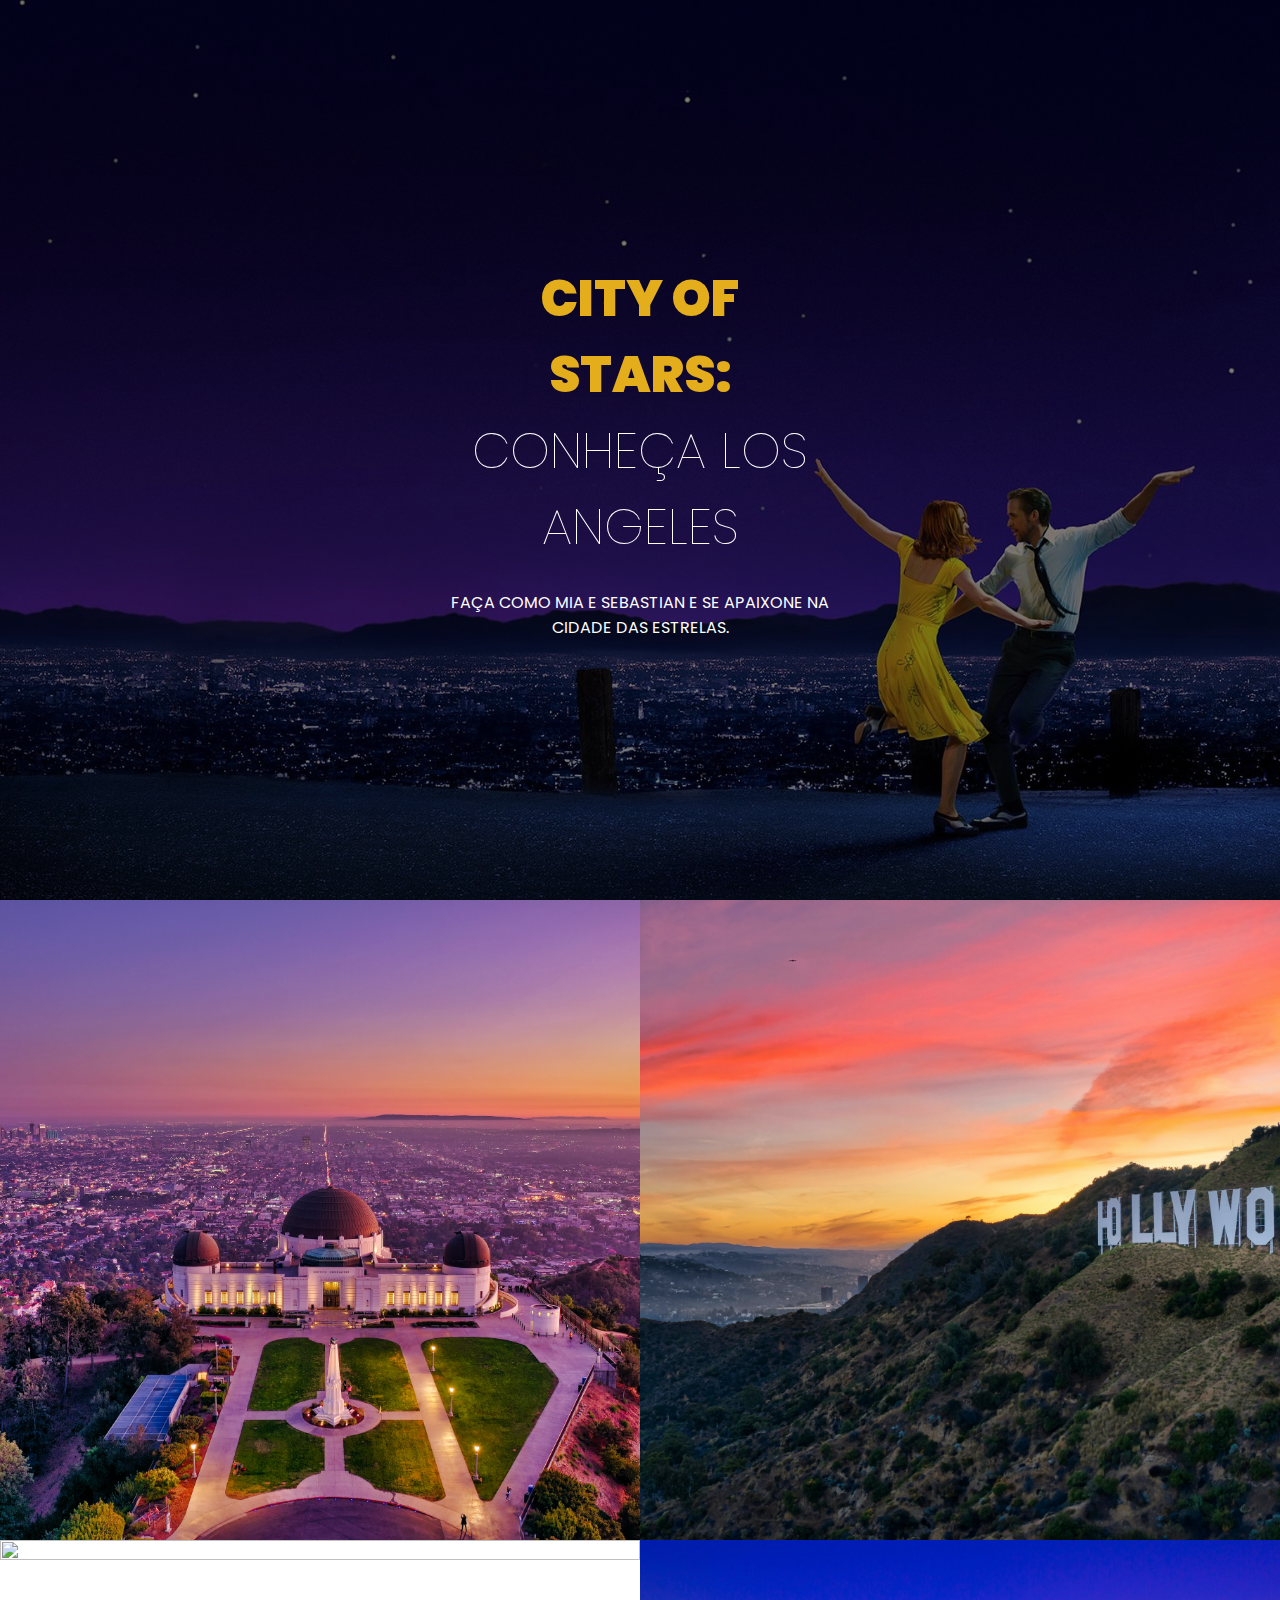
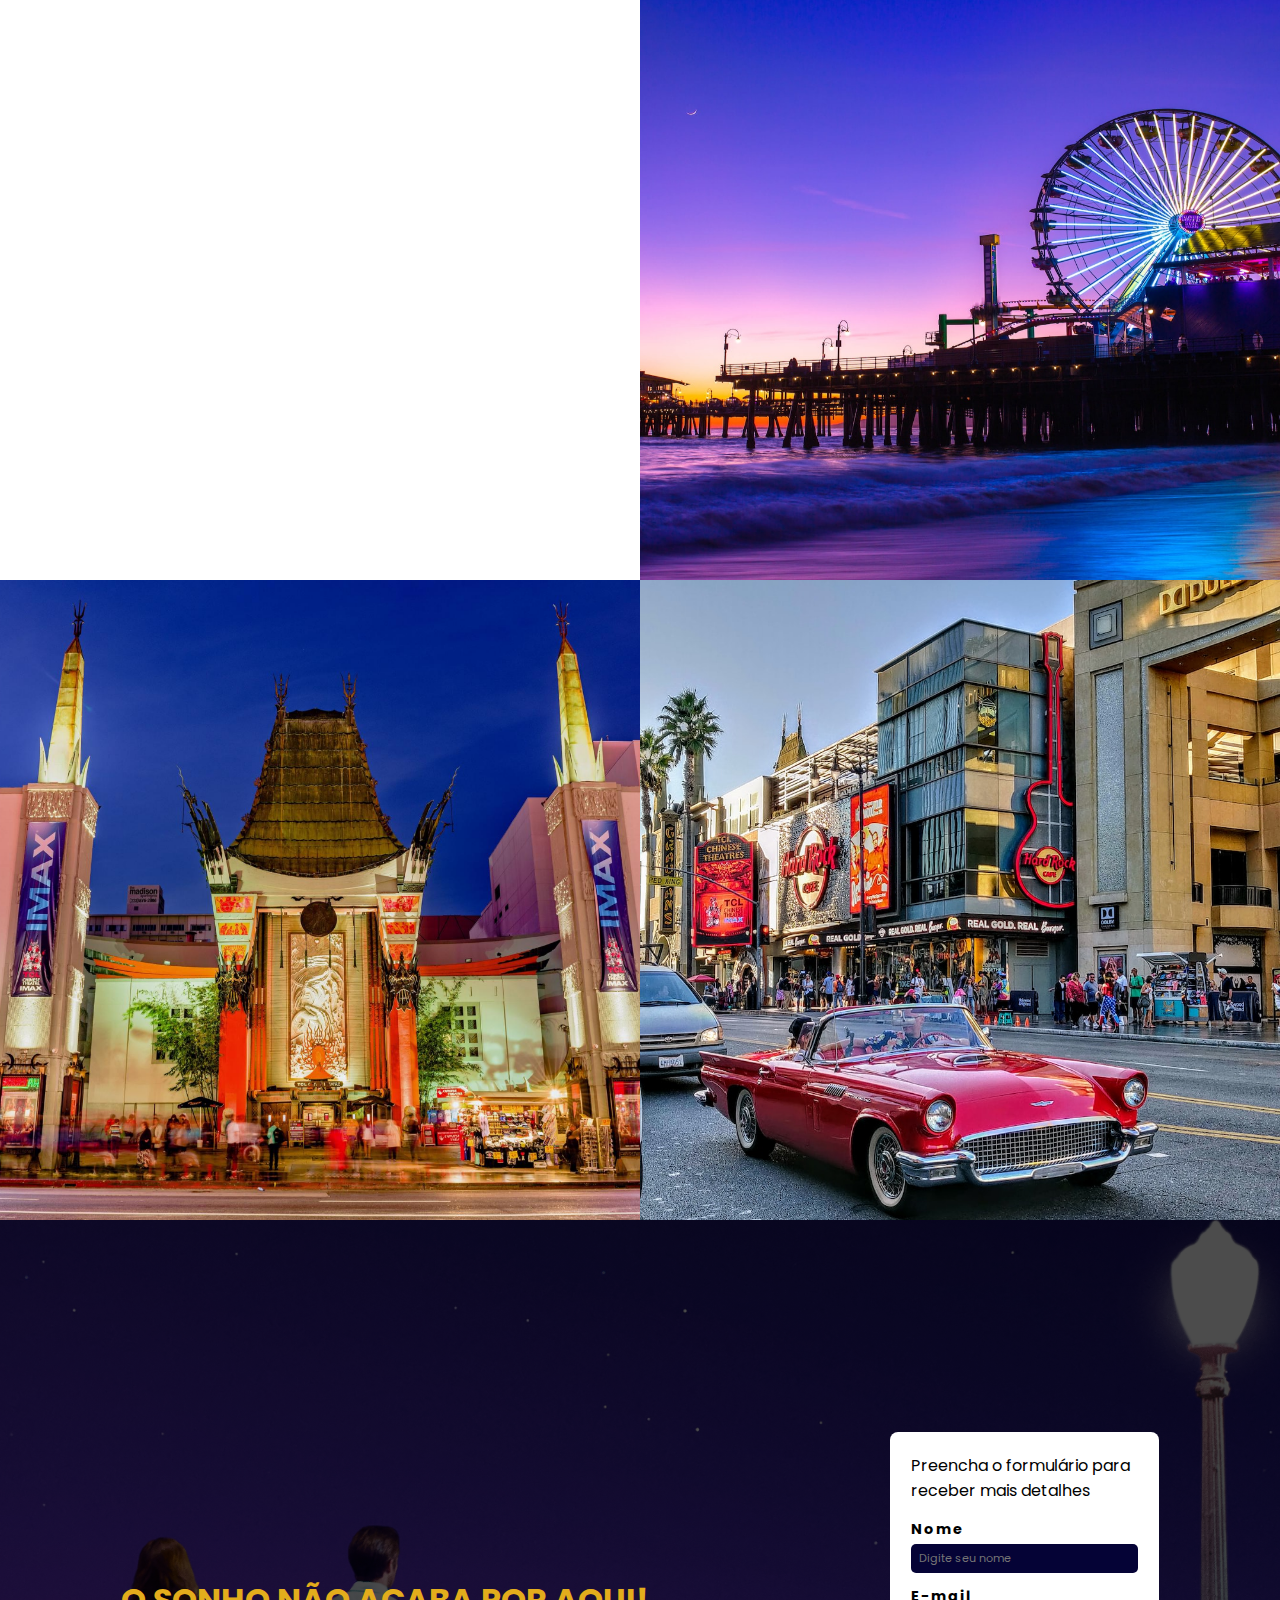
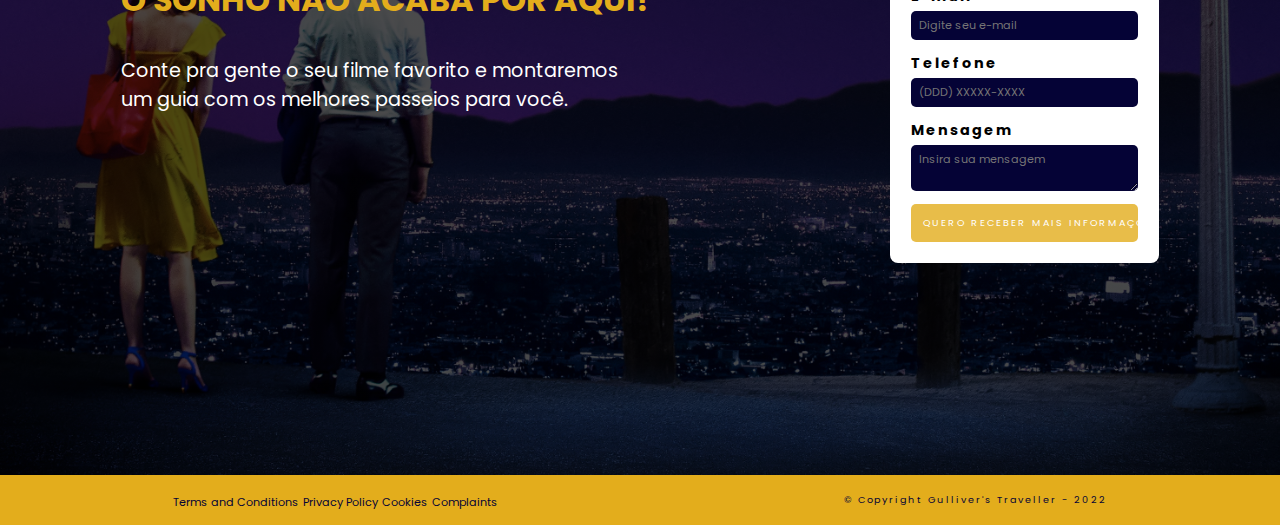
==== index.html @ 157ad86e "Link Mais Info" ====
<!DOCTYPE html>
<html lang="pt-br">
<head>

    <meta charset="UTF-8">
    <meta http-equiv="X-UA-Compatible" content="IE=edge">
    <meta name="viewport" content="width=device-width, initial-scale=1.0">
    <link rel="stylesheet" type="text/css" href="css/style.css">
    <link rel="preconnect" href="https://fonts.gstatic.com">
	<link href="https://fonts.googleapis.com/css2?family=Poppins:wght@300&display=swap" rel="stylesheet">
	<title>Gulliver's Traveller</title>
	
</head>

<body>

	<div class="landing">
		
		<div class="heading">
			<h1>City of Stars:</h1>
			<h2>conheça Los Angeles</h2>
			<br>
			<p>Faça como Mia e Sebastian e se apaixone na cidade das estrelas.</p>
		</div>

	</div>

    <div class="grid">

        <div class="img-wrapper">
          <img class="blur" src="../image/griffith.jpg">
          <div class="content fade"><p>Lorem, ipsum dolor sit amet consectetur adipisicing elit. Esse maiores aspernatur explicabo maxime doloremque rem porro ad in eveniet error!
			<br>
            <a class="info" href="/pages/griffith.html" target="_blank">Mais Informações</a></p>
          </div>
        </div>

        <div class="img-wrapper">
          <img class="blur" src="../image/hollywood_casa_dos_famosos.jpg">
          <div class="content fade"><p>Lorem, ipsum dolor sit amet consectetur adipisicing elit. Esse maiores aspernatur explicabo maxime doloremque rem porro ad in eveniet error!
			<br>
            <a class="info" href="/pages/griffith.html" target="_blank">Mais Informações</a></p></div>
        </div>

        <div class="img-wrapper">
          <img class="blur" src="../image/rodeo_drive.jpg">
          <div class="content fade"><p>Lorem, ipsum dolor sit amet consectetur adipisicing elit. Esse maiores aspernatur explicabo maxime doloremque rem porro ad in eveniet error!
			<br>
            <a class="info" href="/pages/griffith.html" target="_blank">Mais Informações</a></p></div>
        </div>

        <div class="img-wrapper">
          <img class="blur" src="../image/santa-monica.png">
          <div class="content fade"><p>Lorem, ipsum dolor sit amet consectetur adipisicing elit. Esse maiores aspernatur explicabo maxime doloremque rem porro ad in eveniet error!
			<br>
            <a class="info" href="/pages/griffith.html" target="_blank">Mais Informações</a></p></div>
        </div>

        <div class="img-wrapper">
          <img class="blur" src="../image/TCL-Chinese-Theater.png">
          <div class="content fade"><p>Lorem, ipsum dolor sit amet consectetur adipisicing elit. Esse maiores aspernatur explicabo maxime doloremque rem porro ad in eveniet error!
			<br>
            <a class="info" href="/pages/griffith.html" target="_blank">Mais Informações</a></p></div>
        </div>

        <div class="img-wrapper">
          <img class="blur" src="../image/walkfame.jpeg">
          <div class="content fade"><p>Lorem, ipsum dolor sit amet consectetur adipisicing elit. Esse maiores aspernatur explicabo maxime doloremque rem porro ad in eveniet error!
			<br>
            <a class="info" href="/pages/griffith.html" target="_blank">Mais Informações</a></p></div>
        </div>

      </div>

	
	<div class="event-subscription">

		<div class="disclaimer">
			<h1>O sonho não acaba por aqui!</h1>
			<p class="about-event">
			Conte pra gente o seu filme favorito e montaremos <br>
			um guia com os melhores passeios para você.
			</p>
		</div>

		<div class="subscription-form">

		  <p>Preencha o formulário para receber mais detalhes</p>

		  <form>

			<div class="form-group">
				<label for="name">Nome</label>
				<input type="text" placeholder="Digite seu nome" required/>
			</div>

			<div class="form-group">
				<label for="email">E-mail</label>
				<input type="email" placeholder="Digite seu e-mail" required/>
			</div>

			<div class="form-group">
				<label for="phone">Telefone</label>
				<input type="number" placeholder="(DDD) XXXXX-XXXX" min="0"/>
			</div>

			<div class="form-group">
				<label for="message">Mensagem</label>
				<textarea placeholder="Insira sua mensagem"></textarea>
			</div>

			<input type="submit" class="btn" value="Quero receber mais informações" />

		  </form>
		  
		</div>
		
	</div>

	<footer class="footer2">

		<div>
			<a href="#">Terms and Conditions</a>
			<a href="#">Privacy Policy</a>
			<a href="#">Cookies</a>
			<a href="#">Complaints</a>
		</div>

		<p>© Copyright Gulliver's Traveller - 2022</p>
	</footer>

</body>

</html>
---- css/style.css ----
*{  
  scroll-behavior: smooth;
	padding: 0px;
	margin: 0px;
	box-sizing: border-box;
	list-style: none;
	font-family: 'Poppins', sans-serif;
}

:root {
    --primary: #E3AD1C;
    --secondary: #2B1975;
    --text-color: #fff;
    --text-secondary: #000;
    --text-tertiary: #050336;
  }
  

/** style da div
    landing
**/

.landing {
  align-items: center;
  background-image: linear-gradient(rgba(0,0,0,0.50),rgba(0,0,0,0.50)), url(../image/background-1.jpg);
  background-position: center;
  background-size: cover;
  display: flex;
  justify-content: space-around;
  width: 100%;
  height: 100vh;
}

.landing .heading {
  color: #fff;
	text-align: center;
  width: 30%;

}

.landing .heading h1 {
  color: #E3AD1C;
  font-size: 50px;
  font-weight: 900;
  text-transform: uppercase;
}

.landing .heading h2 {
  font-size: 50px;
  font-weight: 100;
  text-transform: uppercase;
}

.landing .heading p {
  text-transform: uppercase;
}


/** ---------------------------------------------------------------------------------- **/

/**
  style da div 
  event-subscription
**/

.event-subscription {
  background-image: linear-gradient(rgba(0, 0, 0, 0.7),rgba(0,0,0,0.70)), url(../image/background-3.jpg);
  background-position: center;
  background-size: cover;
  height: 95vh;
  display: flex;
  justify-content: space-around;
  align-items: center;
}

.disclaimer h1 {
  color: #E3AD1C;
  font-weight: bold;
  font-size: 2em;
  margin-bottom: 1em;
  max-width: 800px;
  text-transform: uppercase;
}

.disclaimer p {
  color: #fff;
  font-size: 1.2em;
  margin-bottom: 0.3em;
}

.subscription-form {
  padding: 1.3em;
  max-width: 21%;
  background-color:#fff;
  border-radius: 0.5em;
}

.subscription-form p {
  font-size: 1em;
  color: var(--text-secondary);
  margin-bottom: 1em;
}

.form-group {
  display: flex;
  flex-direction: column;
  margin-bottom: 0.8em;
}

.form-group label {
  color: #000;
  font-size: 0.9rem;
  letter-spacing: 2px;
  margin-bottom: 0.3em;
  font-weight: bold;
}

.form-group input,
.form-group select,
textarea {
  color:#fff;
  font-size: 0.7rem;
  padding: 6px 8px;
  background-color: #050336;
  border-radius: 5px;
  border: none;
  outline: none;
}

textarea {
height: 40%;
max-width: 100%;
}

.btn {
  background-color: var(--primary);
  color: rgb(255, 255, 255);
  font-size: 0.6rem;
  letter-spacing: 2px;
  border-radius: 5px;
  text-transform: uppercase;
  width: 100%;
  padding: 12px;
  border: none;
  cursor: pointer;
  opacity: 0.8;
}

.btn:hover {
  opacity: 1;
}

/** ---------------------------------------------------------------------------------- **/


/**
  style da div
  tours
**/

.grid {
  display: grid;
  grid-template-columns: repeat(auto-fit, minmax(480px, 1fr));
}

.img-wrapper {
  position: relative;
  overflow: hidden;
}

.img-wrapper > img {
  display: block; 
  width: 100%;
  aspect-ratio: 1 / 1;
  object-fit: cover;
  object-position: center;
}

.img-wrapper > .content{
  font-family: 'Poppins', sans-serif;
  position: absolute;
  inset: 0;
  font-size: 2rem;
  padding: 1rem;
  background: rgba(255, 255, 255, .4);
  display: flex;
  justify-content: center;
  align-items: center;
}

.img-wrapper > img,
.img-wrapper > .content {
  transition: 200ms ease-in-out;
}

.img-wrapper:hover > img.blur {
  filter: blur(5px);
}

.img-wrapper > .content.fade {
  opacity: 0;
}
.img-wrapper:hover > .content.fade {
  opacity: 1;
}

.info{
text-decoration: none;
color: #000;
font-weight: bold;
font-size: 18px;
border-radius: 12px;
}

.info:hover{
letter-spacing: 3px;
transition: 0.6s;
}

/** ---------------------------------------------------------------------------------- **/


/**
**/
.footer2{
  background-color: #E3AD1C;
	width: 100%;
	height: 50px;
	display: flex;
	justify-content: space-around;
	align-items: center;
}

.footer2 a{
  width: 100%;
	text-decoration: none;
	color: #050336;
	font-size: 0.7em;
}

.footer2 a:hover{
  font-weight: bold;
	text-decoration: underline;
  text-transform: uppercase;
	transition: 0.4s;
}

.footer2 p {
	color: #050336;
	font-size: 0.6em;
  letter-spacing: 2px;
}
  
.footer h3 {
  font-size: 1.8em;
  margin-bottom: 0.5em;
}

/** ---------------------------------------------------------------------------------- **/
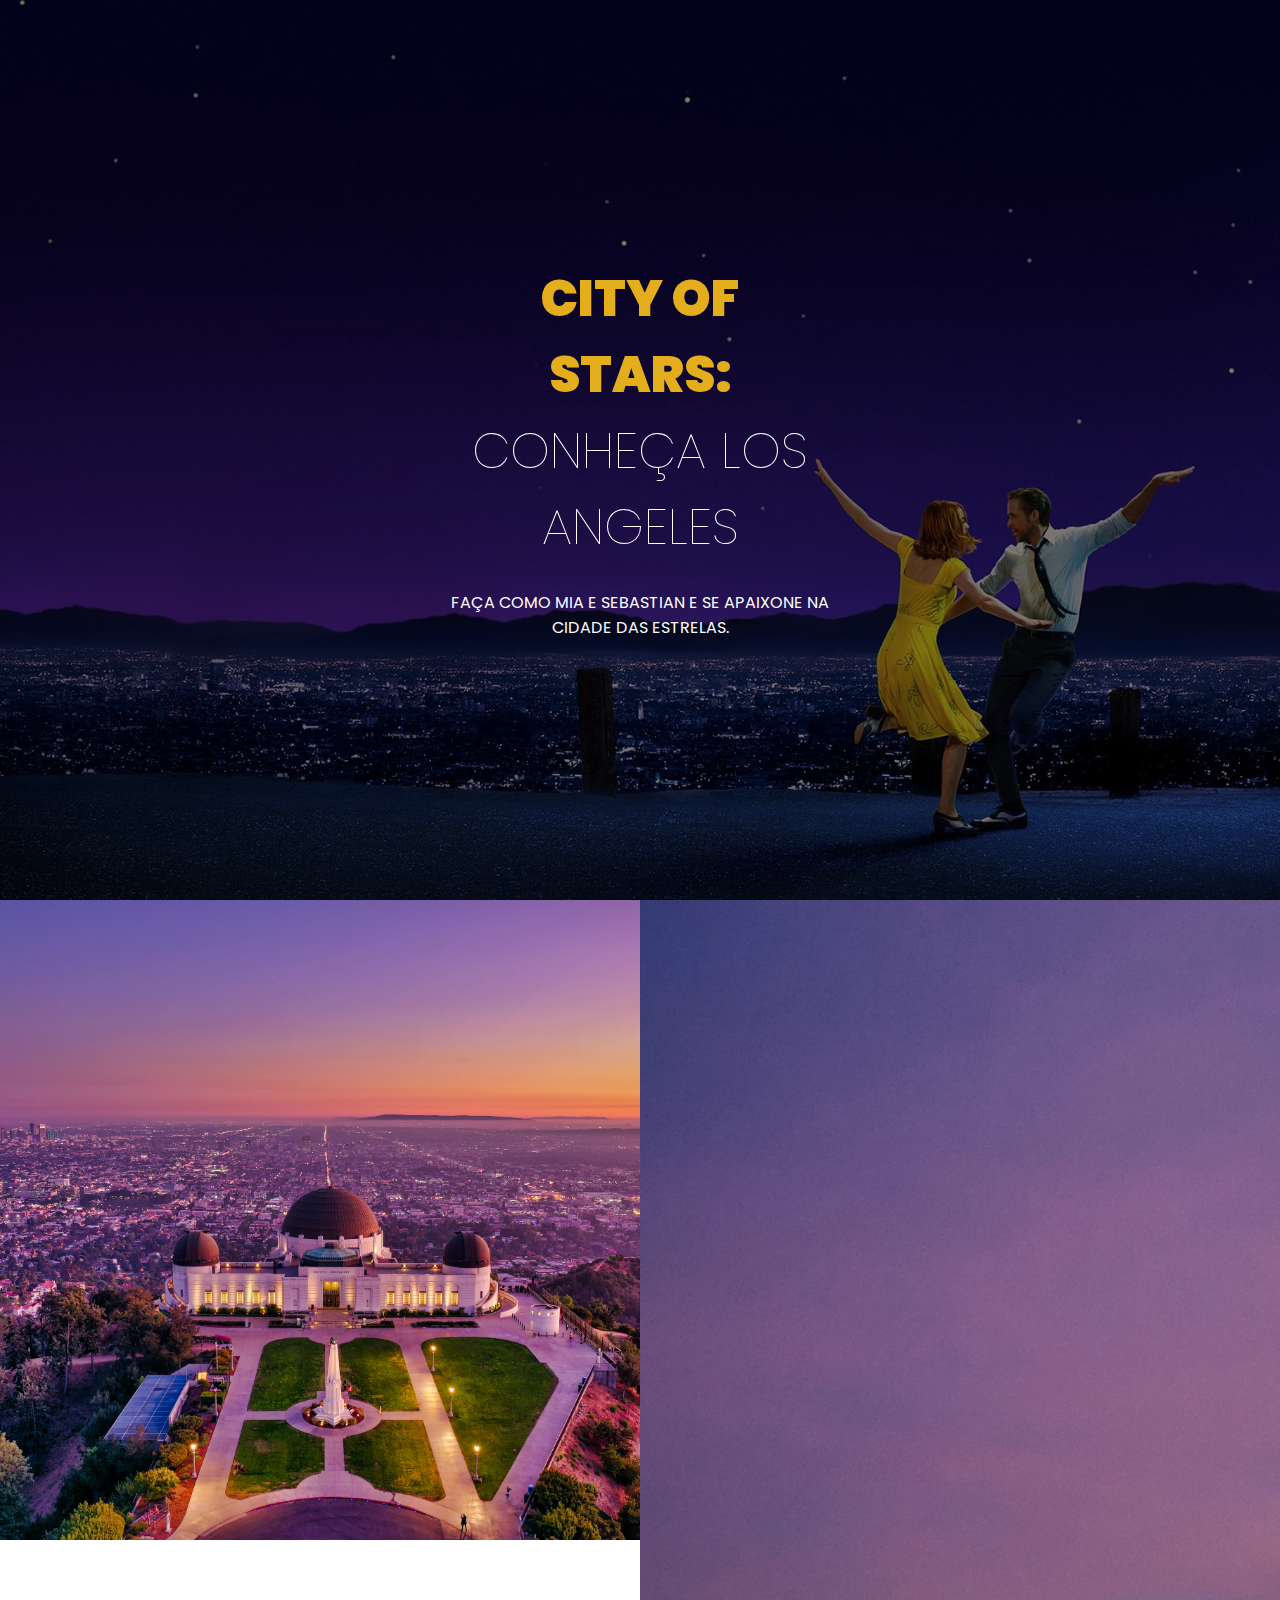
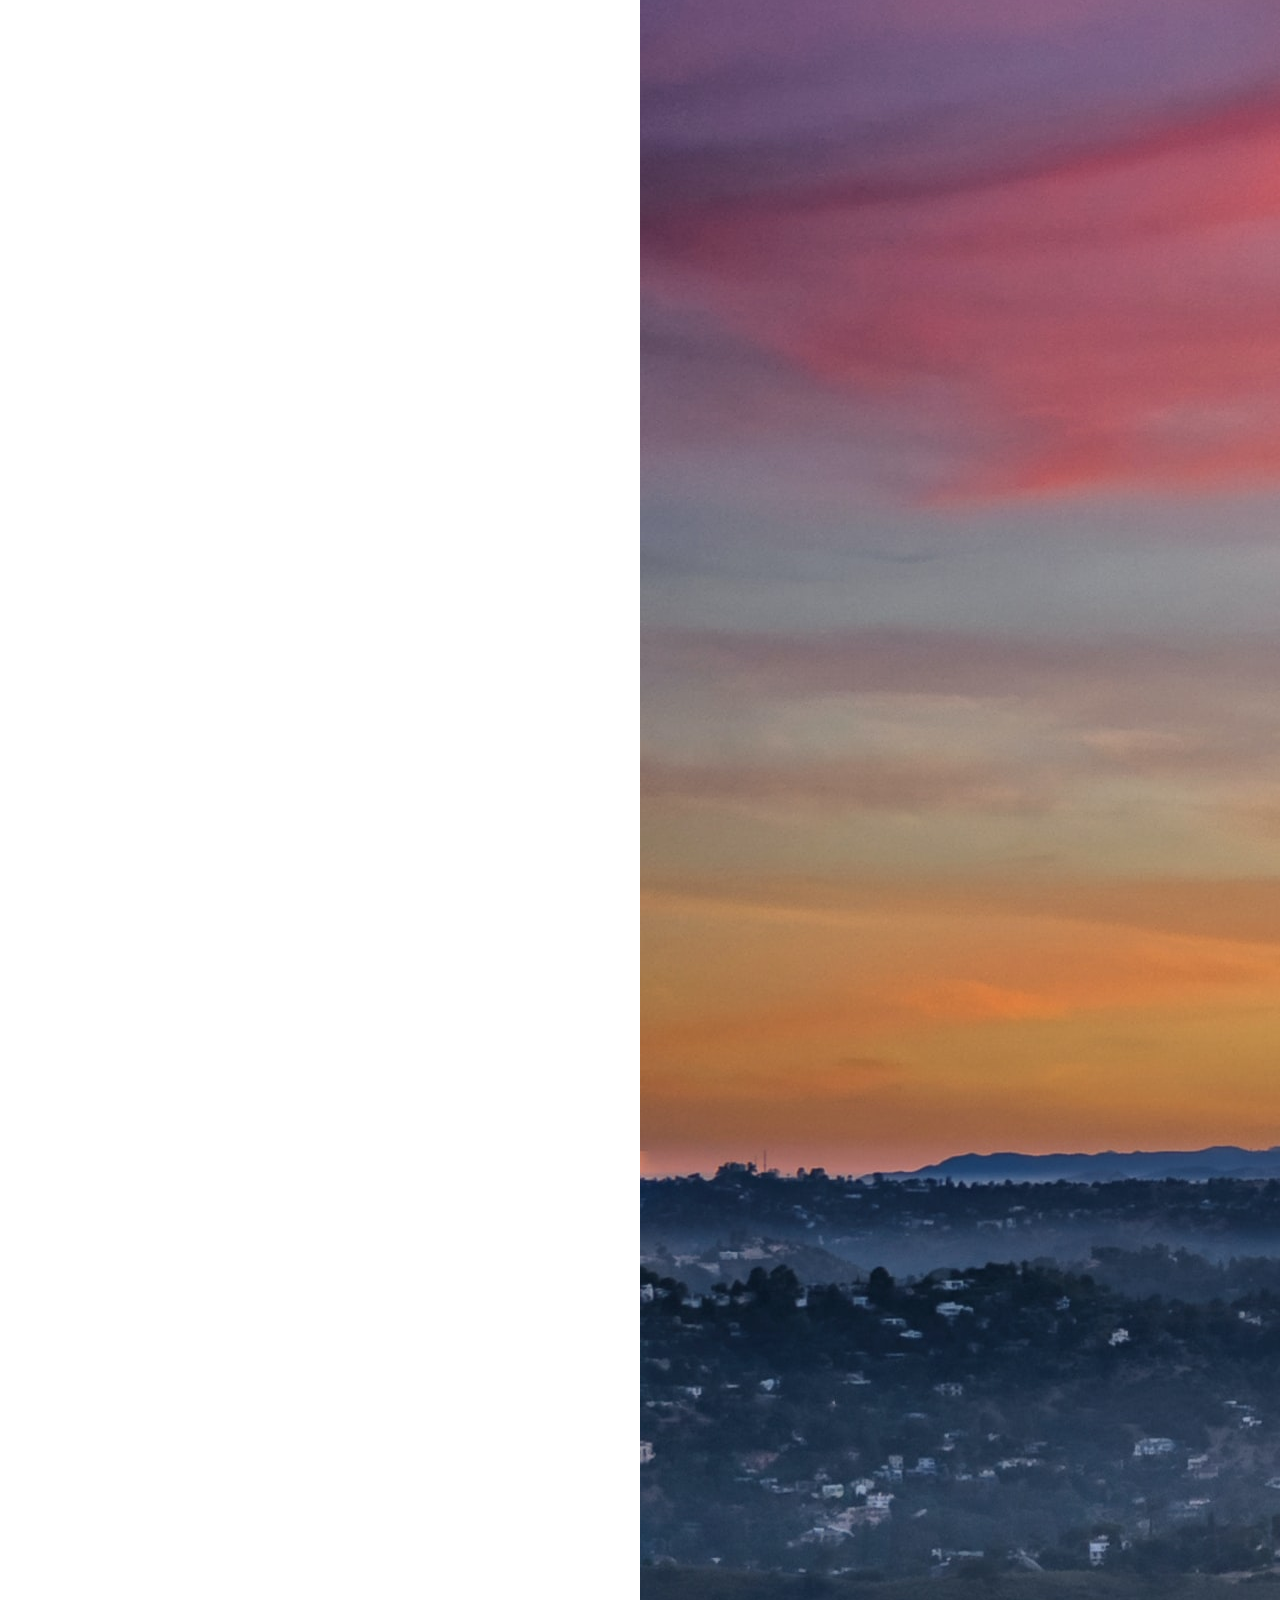
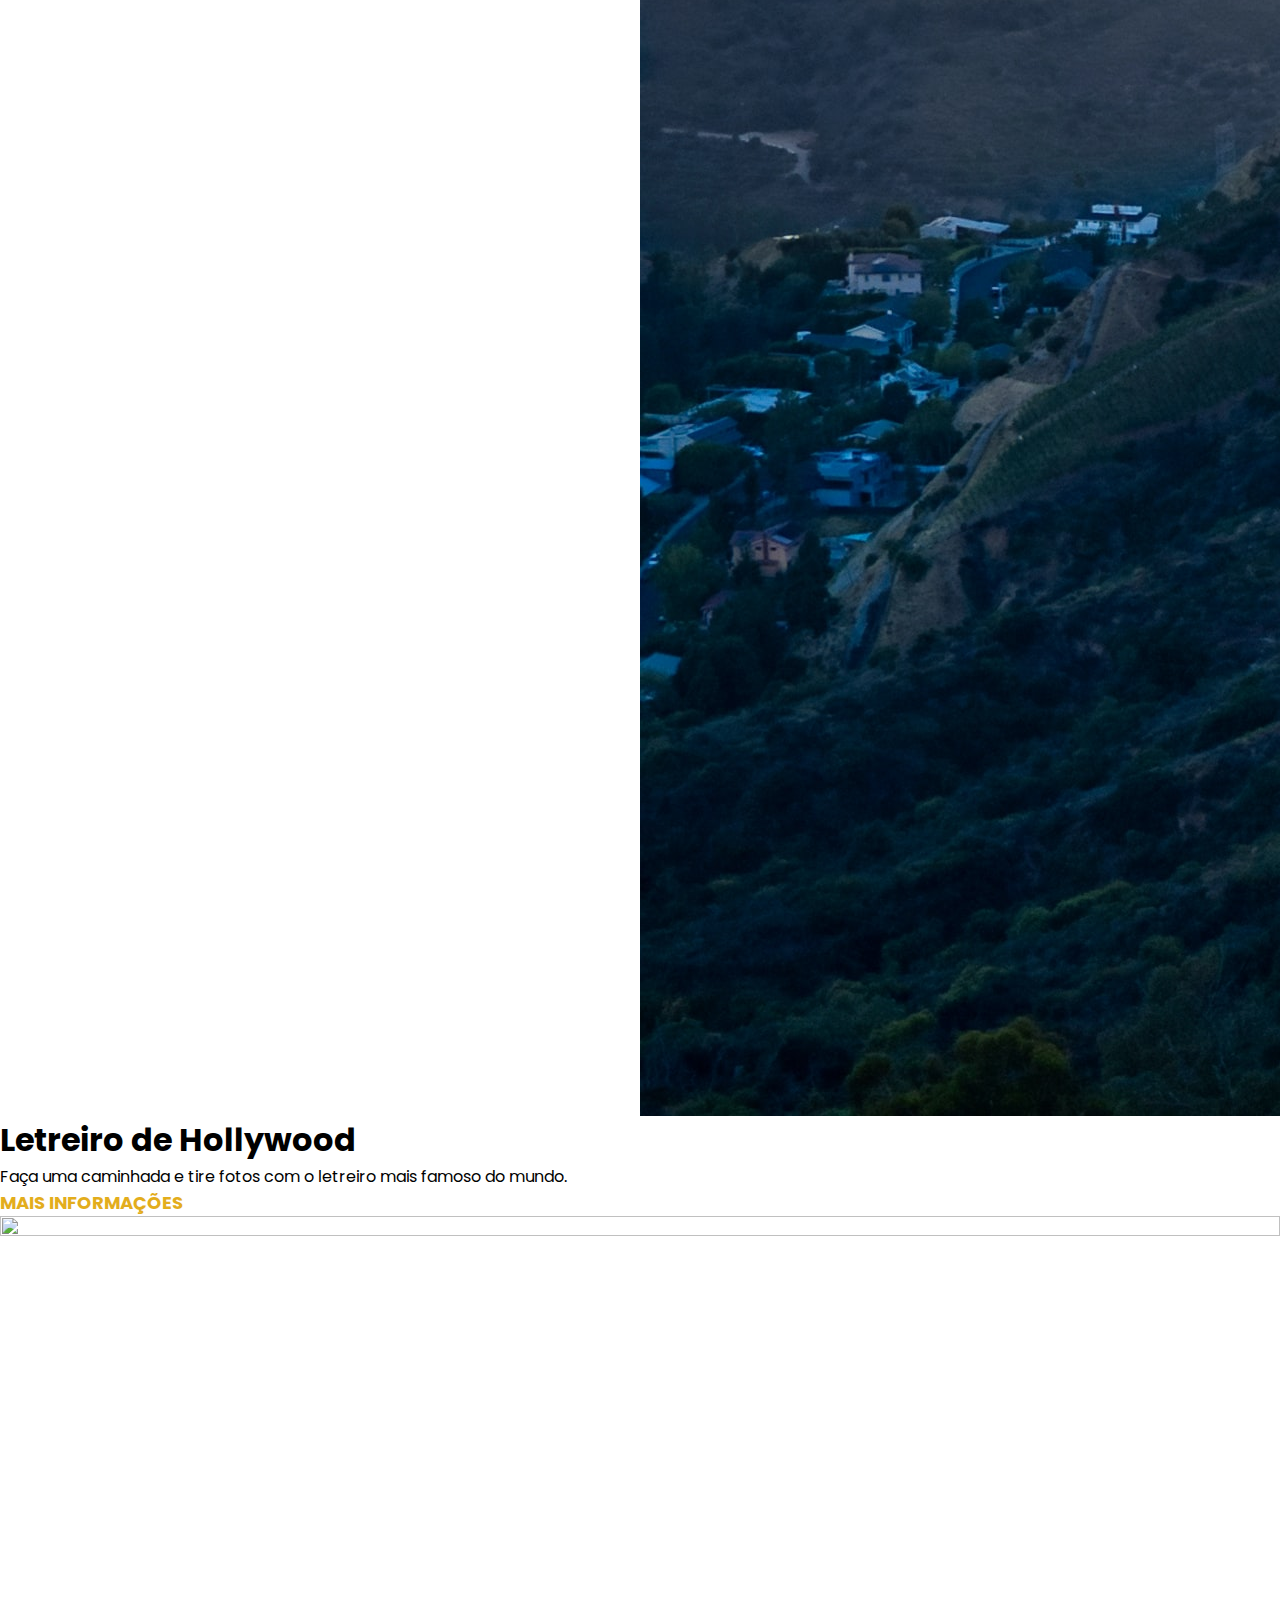
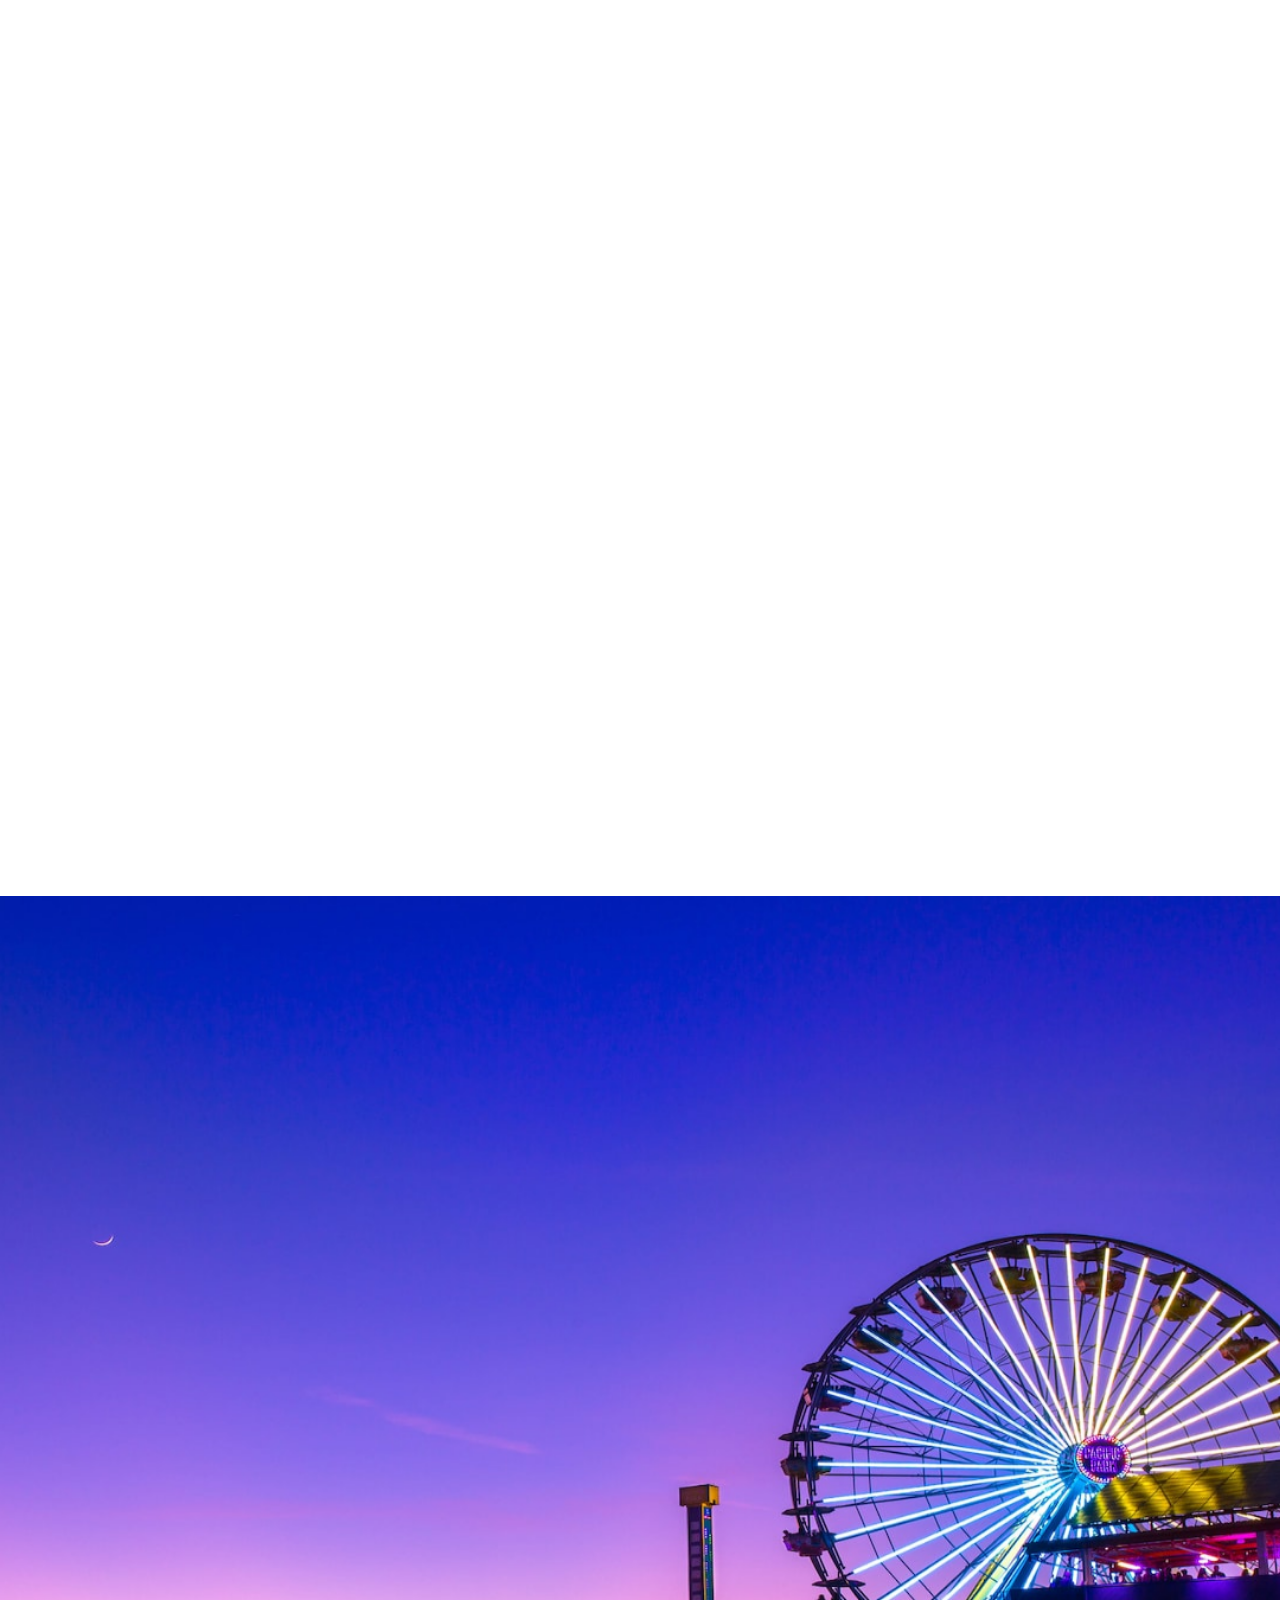
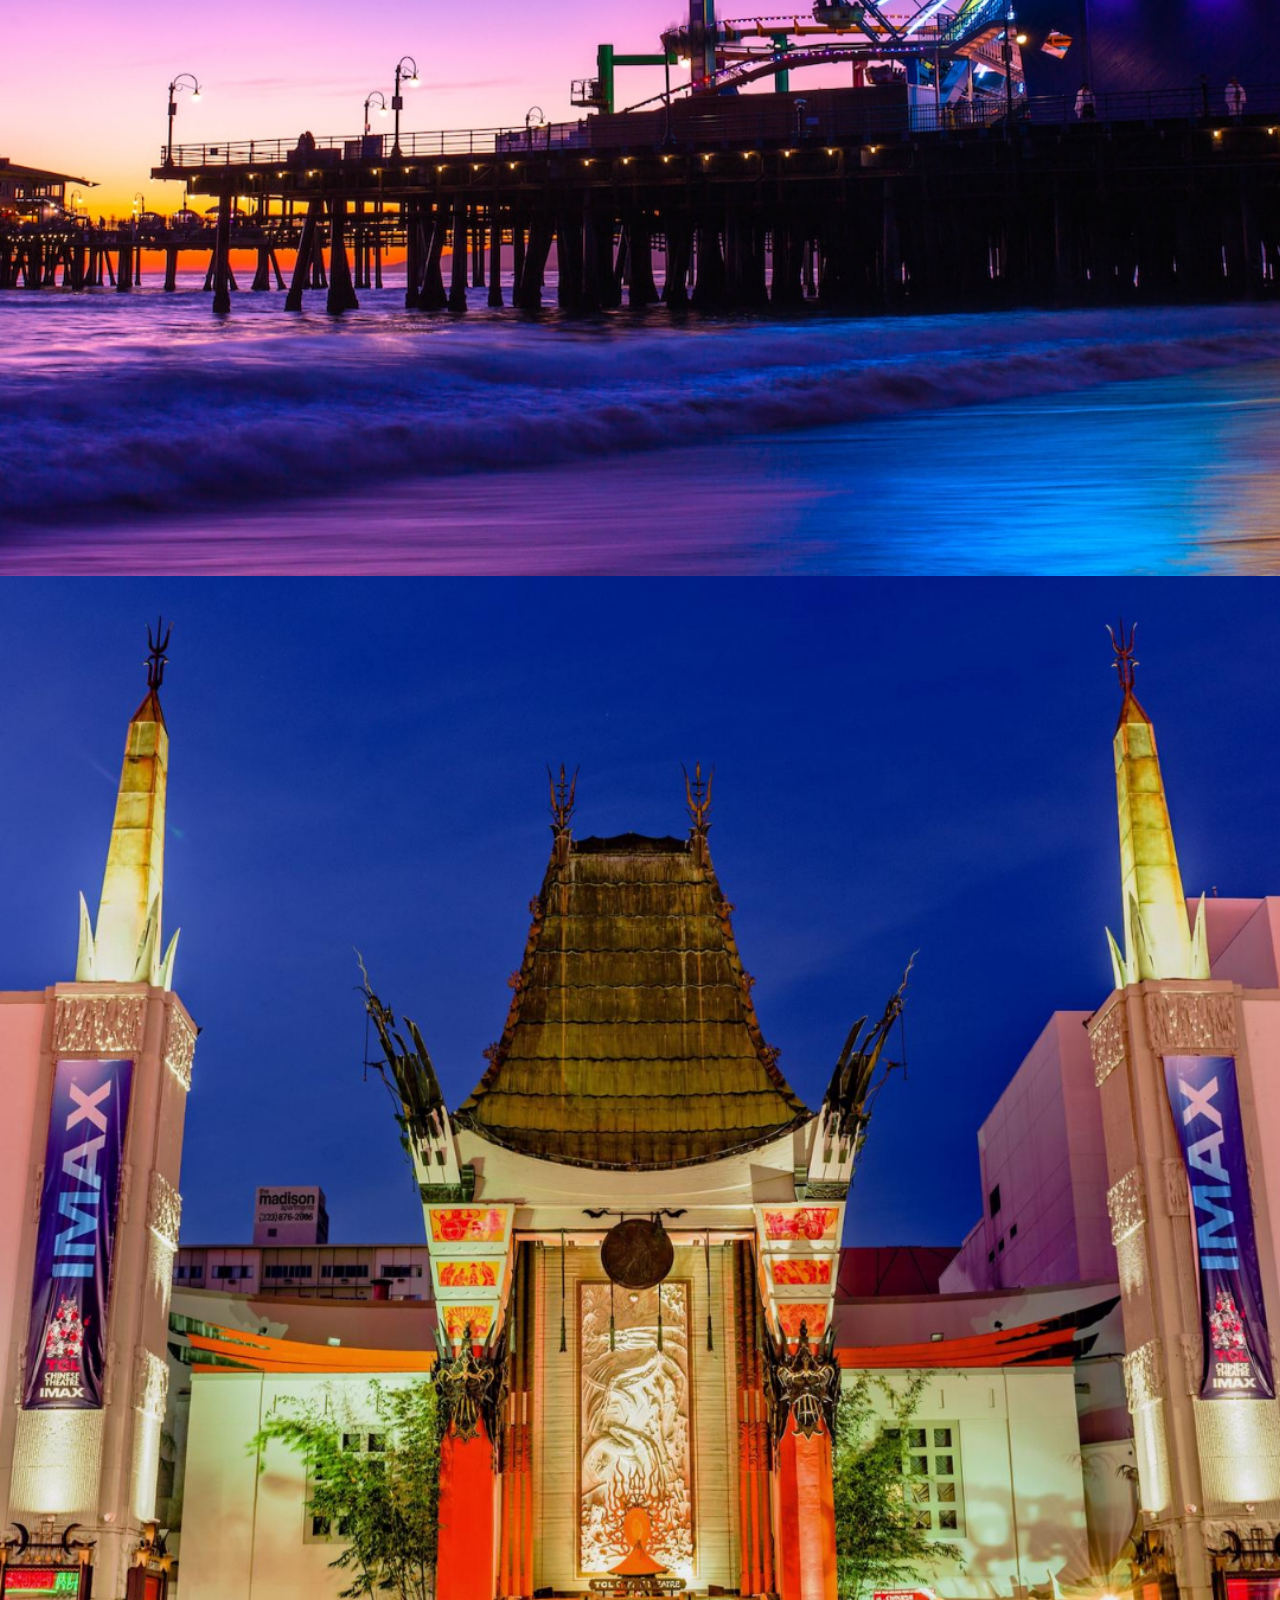
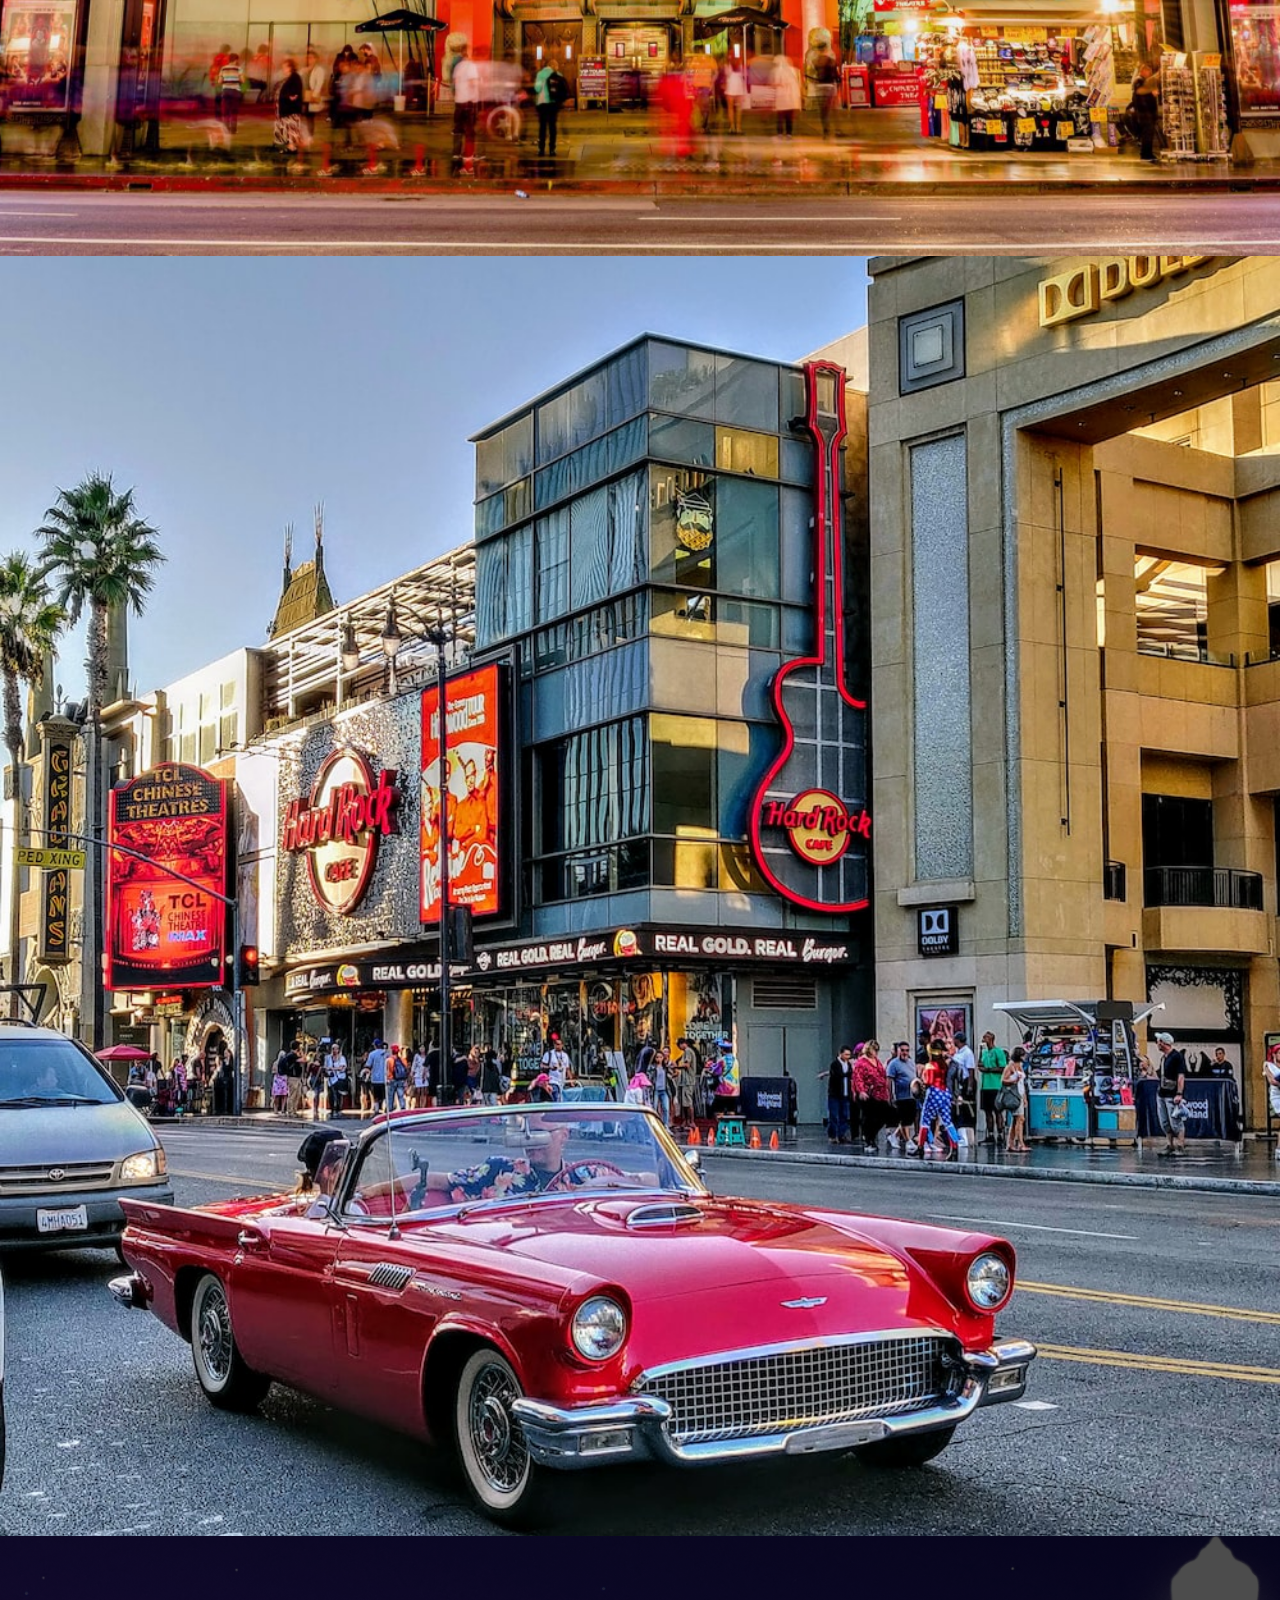
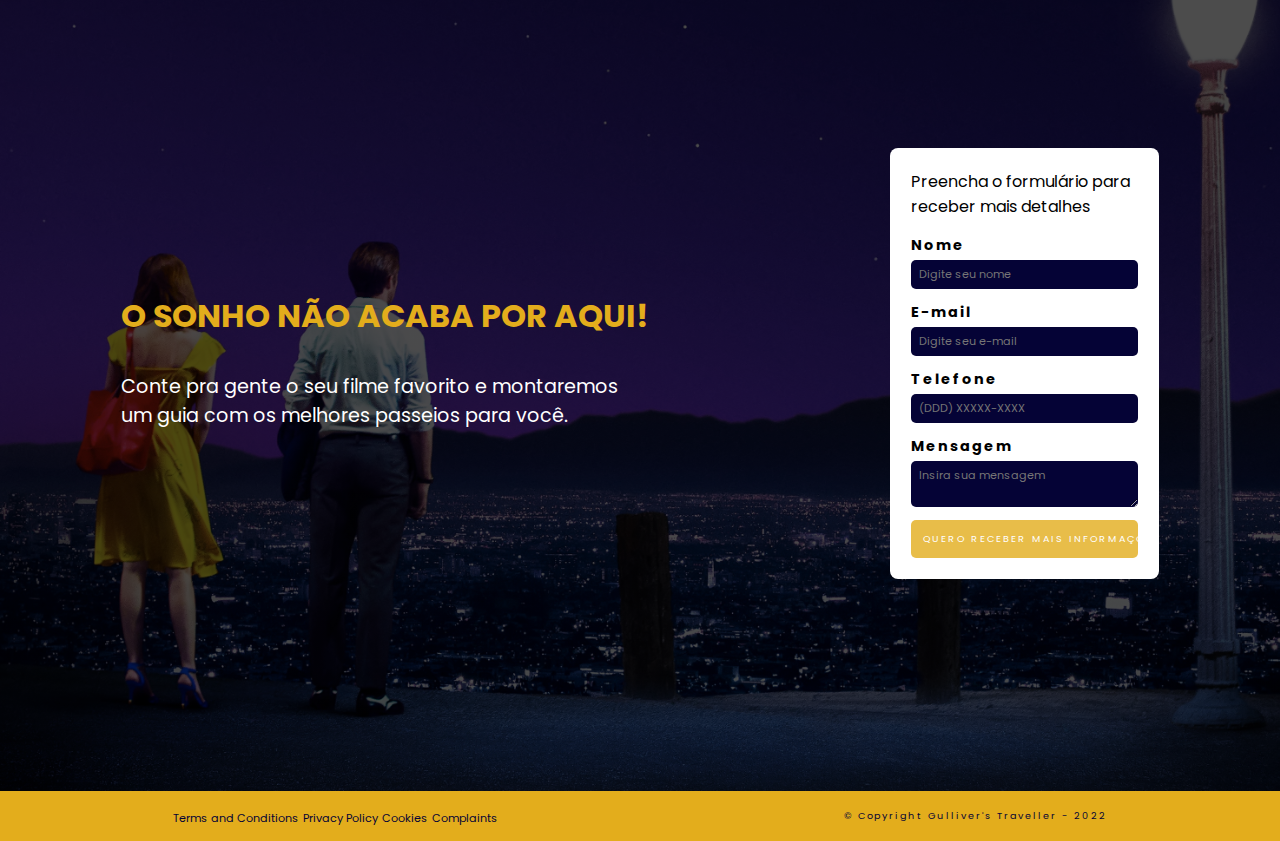
==== commit aec08568: "Merge branch 'dev' into feature/pedro" ====
--- a/index.html
+++ b/index.html
@@ -28,46 +28,69 @@
     <div class="grid">
 
         <div class="img-wrapper">
-          <img class="blur" src="../image/griffith.jpg">
-          <div class="content fade"><p>Lorem, ipsum dolor sit amet consectetur adipisicing elit. Esse maiores aspernatur explicabo maxime doloremque rem porro ad in eveniet error!
-			<br>
-            <a class="info" href="/pages/griffith.html" target="_blank">Mais Informações</a></p>
-          </div>
+			<img class="blur" src="image/griffith.jpg">
+			<div class="content fade">
+				<h1 class="title">observatório griffith</h1>
+				<p>
+					Nada melhor do que observar as estrelas na cidade das estrelas
+					<br>
+					<a class="info" href="pages/griffith.html" target="_blank">Mais Informações</a>
+				</p>
+			</div>
+		</div>
+
+			<img class="blur" src="image/hollywood_casa_dos_famosos.jpg">
+			<div class="content fade">
+				<h1 class="title">Letreiro de Hollywood</h1>
+				<p>Faça uma caminhada e tire fotos com o letreiro mais famoso do mundo.
+					<br>
+					<a class="info" href="/pages/griffith.html" target="_blank">Mais Informações</a>
+				</p>
+			</div>
+		</div>
+
+        <div class="img-wrapper">
+			<img class="blur" src="image/rodeo_drive.jpg">
+			<div class="content fade">
+				<h1 class="title">Rodeo Drive</h1>
+				<p>Faça algumas comprinhas no mesmo local das estrelas de Hollywood
+					<br>
+					<a class="info" href="/pages/griffith.html" target="_blank">Mais Informações</a>
+				</p>
+			</div>
+		</div>
+
+        <div class="img-wrapper">
+			<img class="blur" src="image/santa-monica.png">
+			<div class="content fade">
+				<h1 class="title">Píer Santa Mônica</h1>
+				<p>Pegue uma prainha e se diverta num parque de diversões retrô
+					<br>
+					<a class="info" href="/pages/griffith.html" target="_blank">Mais Informações</a>
+				</p>
+			</div>
+		</div>
+
+        <div class="img-wrapper">
+			<img class="blur" src="image/TCL-Chinese-Theater.png">
+			<div class="content fade">
+				<h1 class="title">TCL Chinese Theater</h1>
+				<p>Coma uma pipoca e veja um filme na maior tela IMAX do mundo
+					<br>
+					<a class="info" href="/pages/griffith.html" target="_blank">Mais Informações</a>
+				</p>
+			</div>
         </div>
 
         <div class="img-wrapper">
-          <img class="blur" src="../image/hollywood_casa_dos_famosos.jpg">
-          <div class="content fade"><p>Lorem, ipsum dolor sit amet consectetur adipisicing elit. Esse maiores aspernatur explicabo maxime doloremque rem porro ad in eveniet error!
-			<br>
-            <a class="info" href="/pages/griffith.html" target="_blank">Mais Informações</a></p></div>
-        </div>
-
-        <div class="img-wrapper">
-          <img class="blur" src="../image/rodeo_drive.jpg">
-          <div class="content fade"><p>Lorem, ipsum dolor sit amet consectetur adipisicing elit. Esse maiores aspernatur explicabo maxime doloremque rem porro ad in eveniet error!
-			<br>
-            <a class="info" href="/pages/griffith.html" target="_blank">Mais Informações</a></p></div>
-        </div>
-
-        <div class="img-wrapper">
-          <img class="blur" src="../image/santa-monica.png">
-          <div class="content fade"><p>Lorem, ipsum dolor sit amet consectetur adipisicing elit. Esse maiores aspernatur explicabo maxime doloremque rem porro ad in eveniet error!
-			<br>
-            <a class="info" href="/pages/griffith.html" target="_blank">Mais Informações</a></p></div>
-        </div>
-
-        <div class="img-wrapper">
-          <img class="blur" src="../image/TCL-Chinese-Theater.png">
-          <div class="content fade"><p>Lorem, ipsum dolor sit amet consectetur adipisicing elit. Esse maiores aspernatur explicabo maxime doloremque rem porro ad in eveniet error!
-			<br>
-            <a class="info" href="/pages/griffith.html" target="_blank">Mais Informações</a></p></div>
-        </div>
-
-        <div class="img-wrapper">
-          <img class="blur" src="../image/walkfame.jpeg">
-          <div class="content fade"><p>Lorem, ipsum dolor sit amet consectetur adipisicing elit. Esse maiores aspernatur explicabo maxime doloremque rem porro ad in eveniet error!
-			<br>
-            <a class="info" href="/pages/griffith.html" target="_blank">Mais Informações</a></p></div>
+			<img class="blur" src="image/walkfame.jpeg">
+			<div class="content fade">
+				<h1 class="title">Calçada da Fama</h1>
+				<p>Passeie pela Calçada da Fama e veja as várias homenagens para as celebridas
+					<br>
+					<a class="info" href="/pages/griffith.html" target="_blank">Mais Informações</a>
+				</p>
+			</div>
         </div>
 
       </div>
--- a/css/style.css
+++ b/css/style.css
@@ -182,7 +182,7 @@
   inset: 0;
   font-size: 2rem;
   padding: 1rem;
-  background: rgba(255, 255, 255, .4);
+  background: #2B1975;
   display: flex;
   justify-content: center;
   align-items: center;
@@ -194,27 +194,47 @@
 }
 
 .img-wrapper:hover > img.blur {
-  filter: blur(5px);
+  filter: blur(4x);
 }
 
 .img-wrapper > .content.fade {
   opacity: 0;
 }
 .img-wrapper:hover > .content.fade {
-  opacity: 1;
+  opacity: 0.9;
 }
 
 .info{
 text-decoration: none;
-color: #000;
+text-transform: uppercase;
+color: #E3AD1C;
 font-weight: bold;
 font-size: 18px;
 border-radius: 12px;
+
 }
 
 .info:hover{
 letter-spacing: 3px;
 transition: 0.6s;
+}
+
+
+
+
+.img-wrapper .title{
+  color: #E3AD1C;
+  float: left;
+  font-weight: bold;
+  font-size: 30px;
+  text-transform: uppercase;
+}
+
+.img-wrapper p {
+  color: #fff;
+  float: left;
+  font-size: 20px;
+  font-weight: 500;
 }
 
 /** ---------------------------------------------------------------------------------- **/
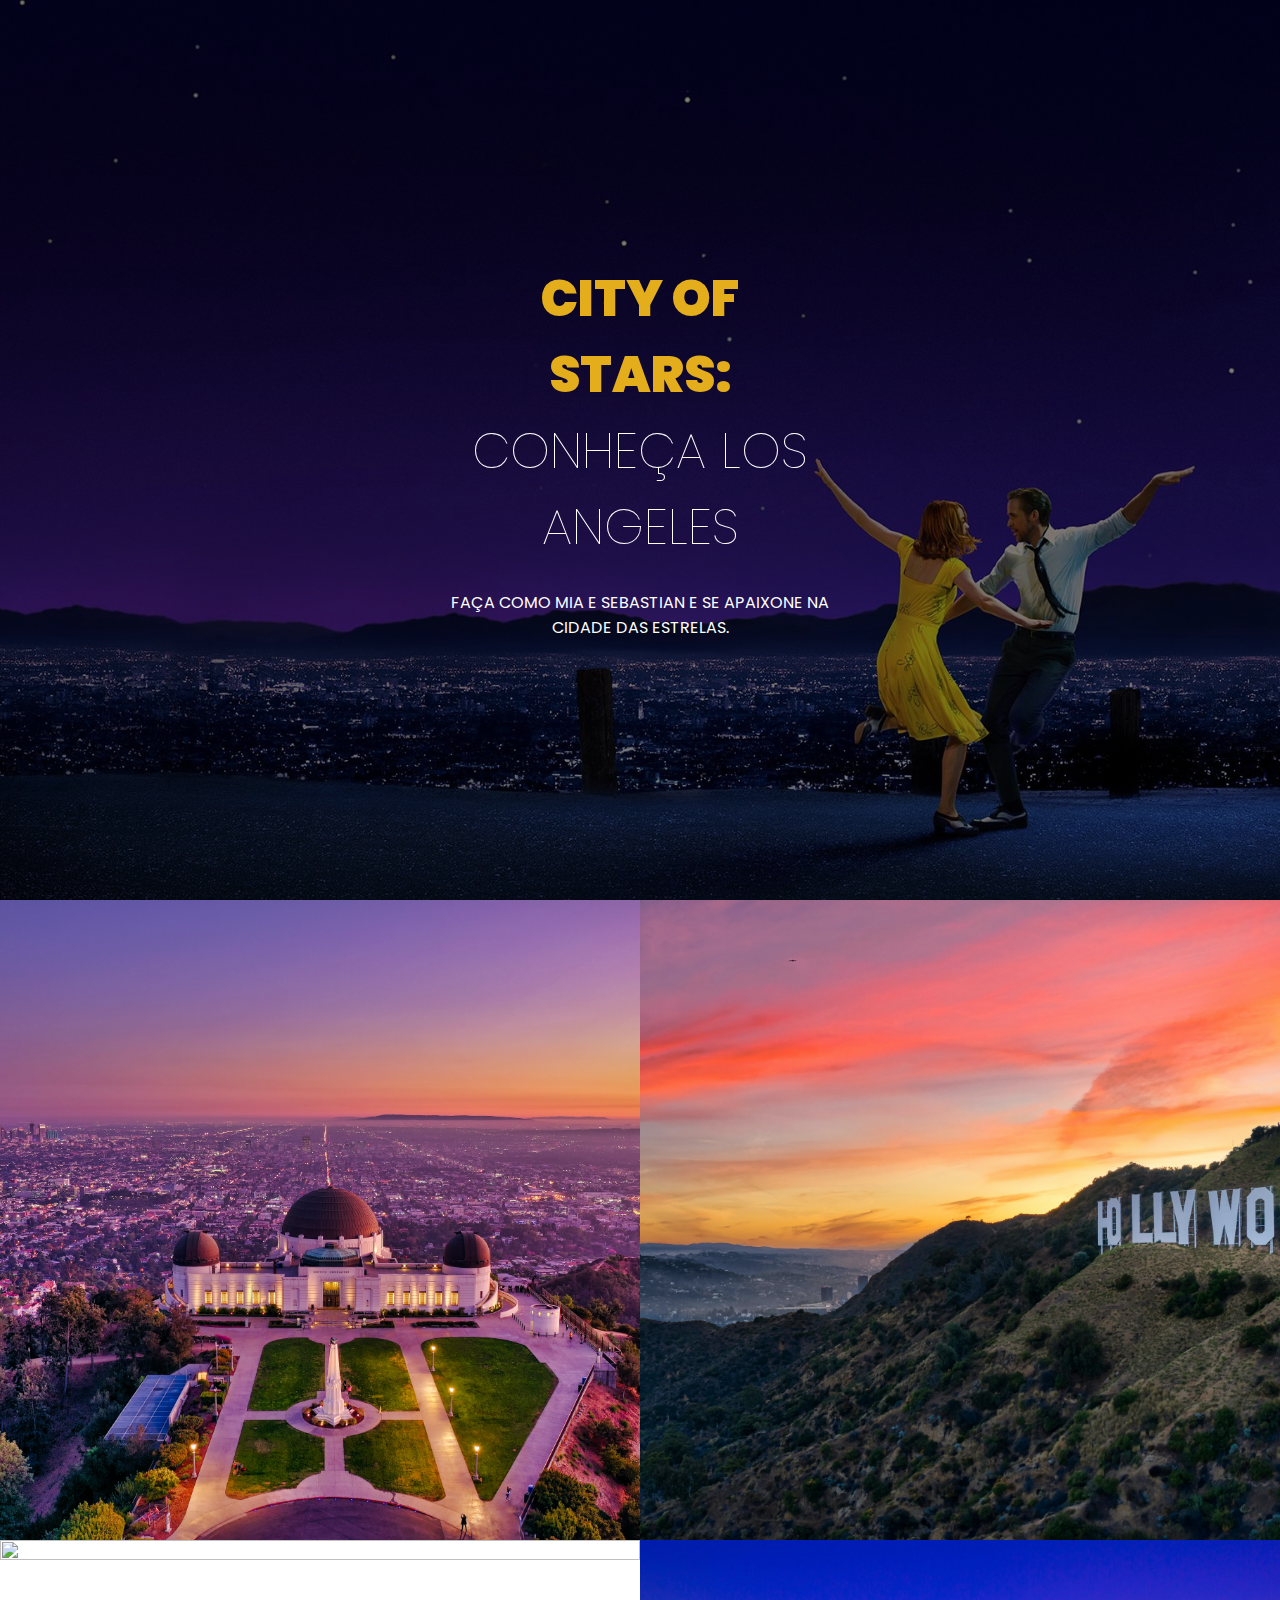
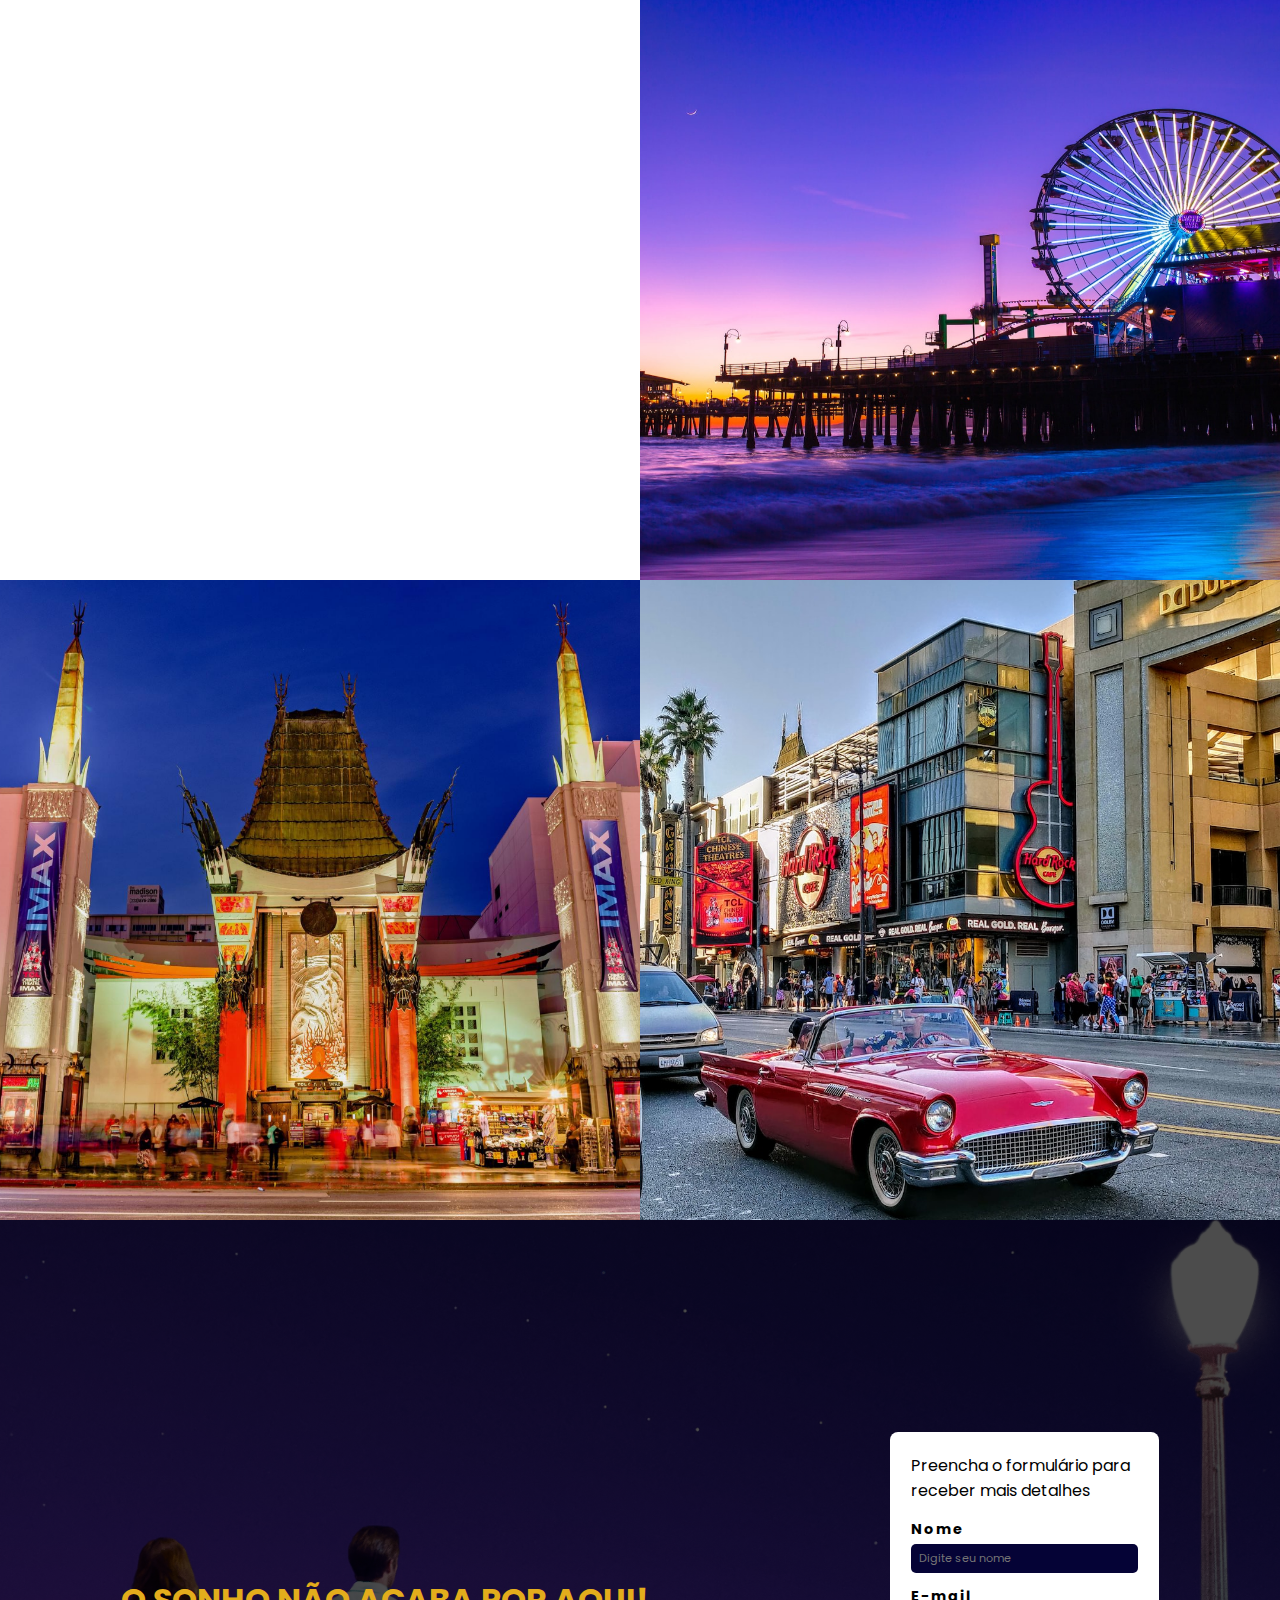
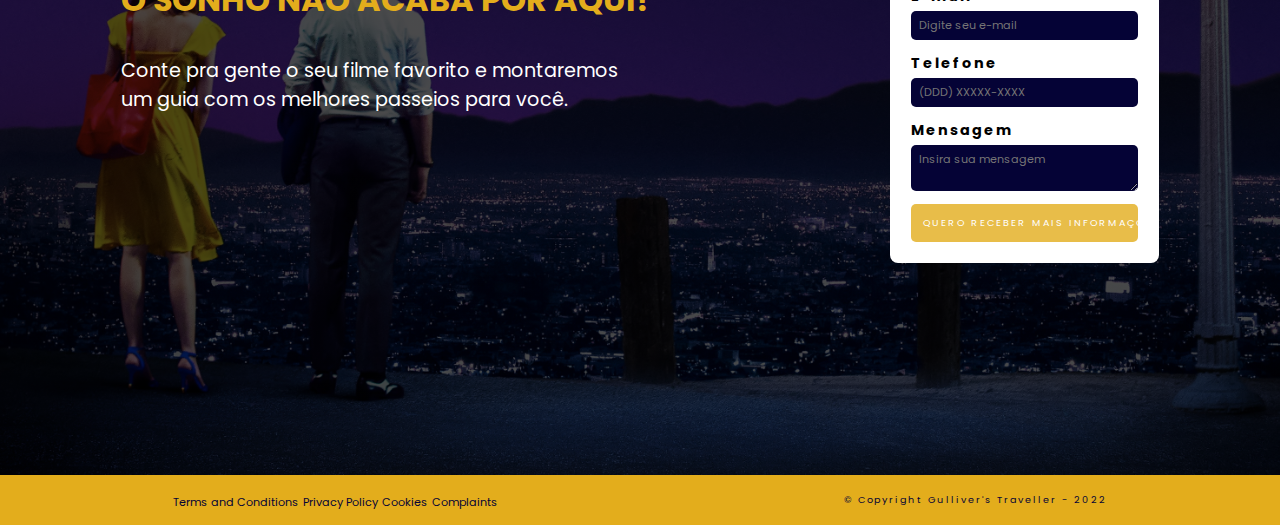
==== commit e9e71184: "Arruma o caminho para as paginas dos passeios" ====
--- a/index.html
+++ b/index.html
@@ -39,12 +39,13 @@
 			</div>
 		</div>
 
+        <div class="img-wrapper">
 			<img class="blur" src="image/hollywood_casa_dos_famosos.jpg">
 			<div class="content fade">
 				<h1 class="title">Letreiro de Hollywood</h1>
 				<p>Faça uma caminhada e tire fotos com o letreiro mais famoso do mundo.
 					<br>
-					<a class="info" href="/pages/griffith.html" target="_blank">Mais Informações</a>
+					<a class="info" href="pages/hollywood.html" target="_blank">Mais Informações</a>
 				</p>
 			</div>
 		</div>
@@ -55,7 +56,7 @@
 				<h1 class="title">Rodeo Drive</h1>
 				<p>Faça algumas comprinhas no mesmo local das estrelas de Hollywood
 					<br>
-					<a class="info" href="/pages/griffith.html" target="_blank">Mais Informações</a>
+					<a class="info" href="pages/rodeodrive.html" target="_blank">Mais Informações</a>
 				</p>
 			</div>
 		</div>
@@ -66,7 +67,7 @@
 				<h1 class="title">Píer Santa Mônica</h1>
 				<p>Pegue uma prainha e se diverta num parque de diversões retrô
 					<br>
-					<a class="info" href="/pages/griffith.html" target="_blank">Mais Informações</a>
+					<a class="info" href="pages/santamonica.html" target="_blank">Mais Informações</a>
 				</p>
 			</div>
 		</div>
@@ -77,7 +78,7 @@
 				<h1 class="title">TCL Chinese Theater</h1>
 				<p>Coma uma pipoca e veja um filme na maior tela IMAX do mundo
 					<br>
-					<a class="info" href="/pages/griffith.html" target="_blank">Mais Informações</a>
+					<a class="info" href="pages/tcl.html" target="_blank">Mais Informações</a>
 				</p>
 			</div>
         </div>
@@ -88,7 +89,7 @@
 				<h1 class="title">Calçada da Fama</h1>
 				<p>Passeie pela Calçada da Fama e veja as várias homenagens para as celebridas
 					<br>
-					<a class="info" href="/pages/griffith.html" target="_blank">Mais Informações</a>
+					<a class="info" href="pages/walkfame.html" target="_blank">Mais Informações</a>
 				</p>
 			</div>
         </div>
